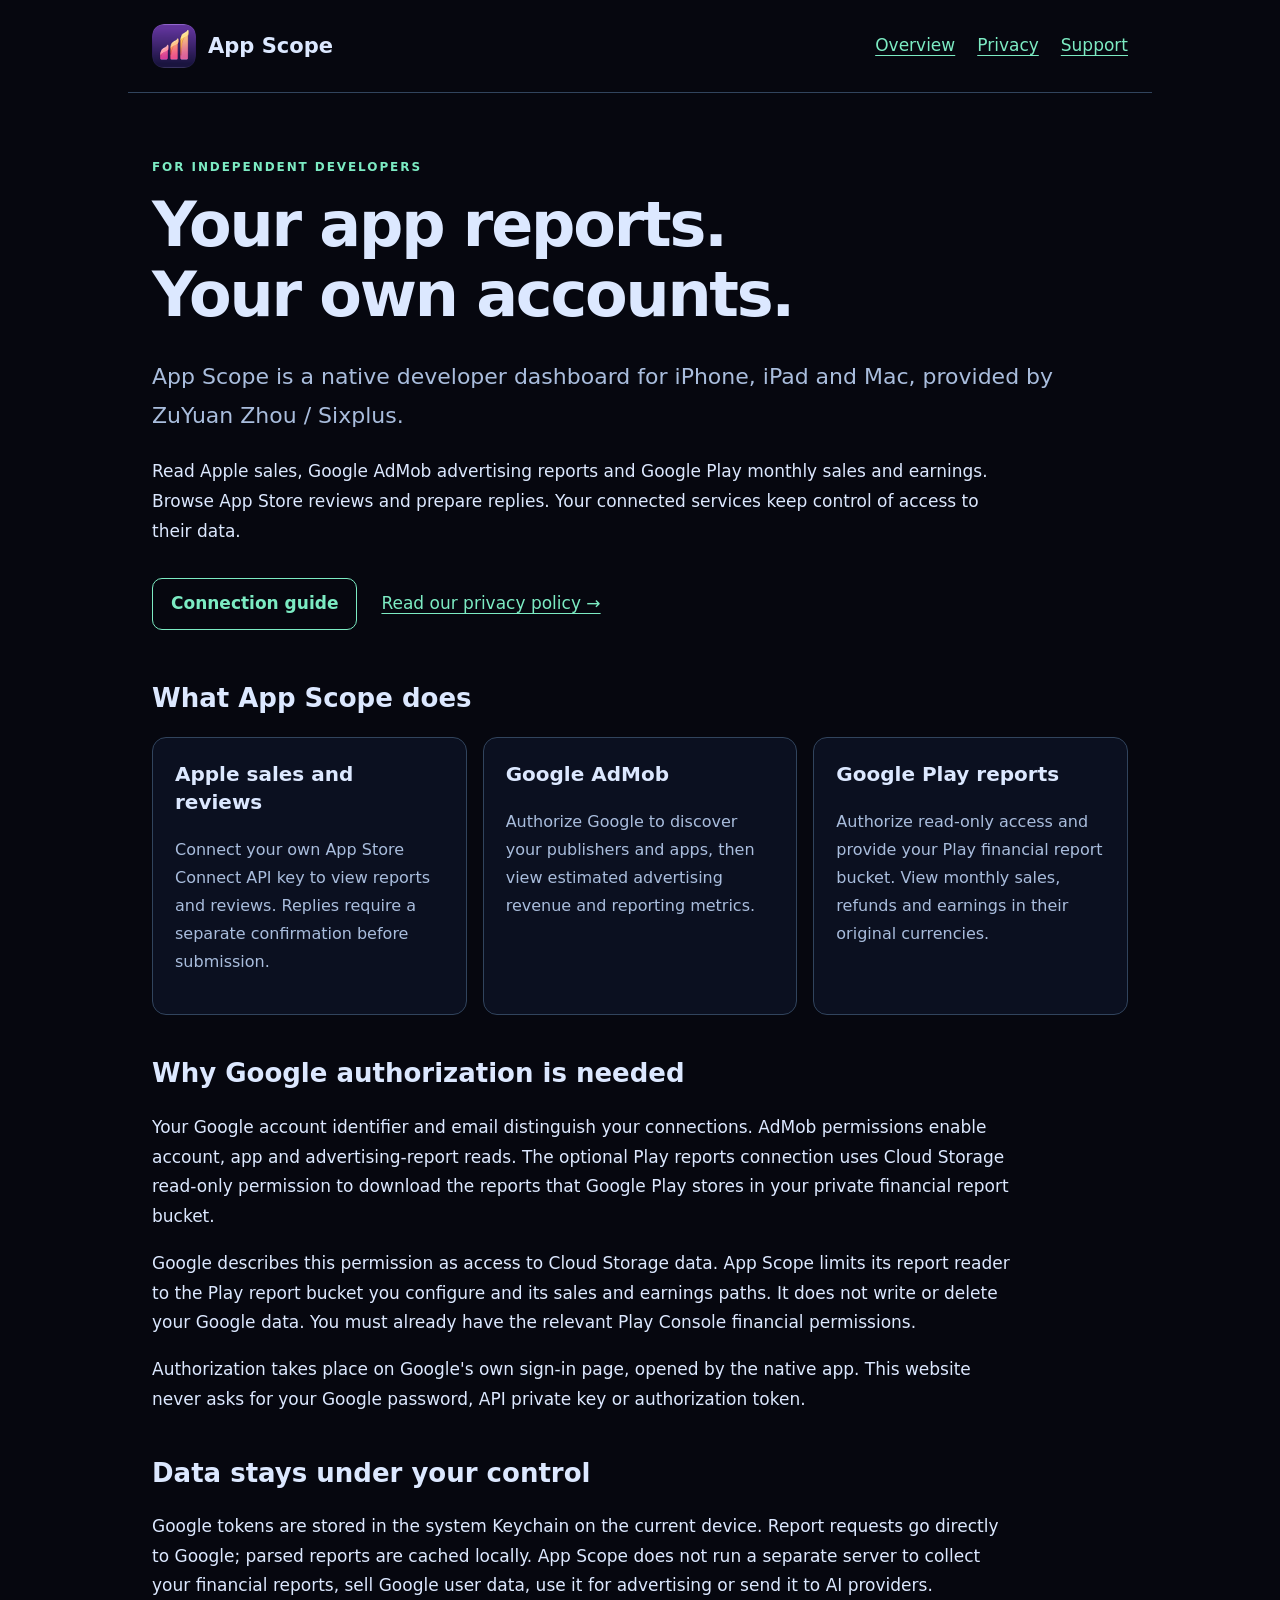
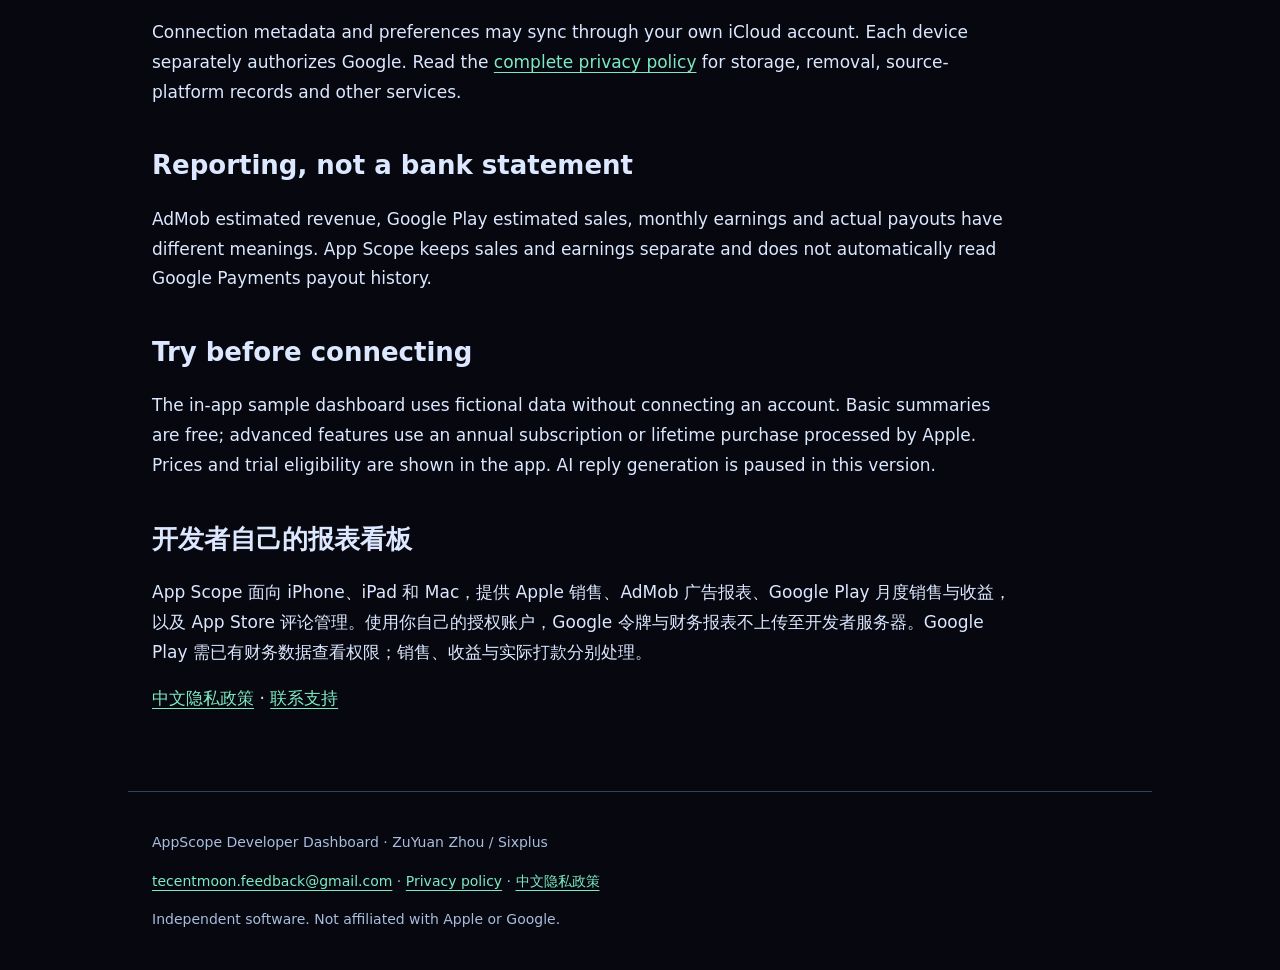
==== index.html @ 75b71435 "发布 App Scope 产品与 OAuth 隐私支持资料 独立静态站点说明 Apple、AdMob、Play 报表功能，披露只读权限、设备端数据、Limited Use 与撤回方式。包含中英文政策及" ====
<!doctype html>
<html lang="en"><head><meta charset="utf-8">
<meta name="viewport" content="width=device-width,initial-scale=1">
<title>Developer reports · App Scope</title>
<meta name="description" content="App Scope by ZuYuan Zhou / Sixplus: developer reports, Google permissions, privacy and support.">
<link rel="canonical" href="https://appscope.zhouzuyuan.cn/">
<link rel="icon" href="/icon.png">
<link rel="stylesheet" href="/style.css"></head>
<body><a class="skip" href="#main">Skip to content</a>
<header><a class="brand" href="/"><img src="/icon.png" alt="" width="44" height="44">App Scope</a>
<nav aria-label="Main navigation"><a href="/">Overview</a><a href="/privacy/">Privacy</a><a href="/support/">Support</a></nav></header>
<main id="main"><p class="eyebrow">FOR INDEPENDENT DEVELOPERS</p>
<h1>Your app reports.<br>Your own accounts.</h1>
<p class="lead">App Scope is a native developer dashboard for iPhone, iPad and Mac, provided by ZuYuan Zhou / Sixplus.</p>
<p>Read Apple sales, Google AdMob advertising reports and Google Play monthly sales and earnings. Browse App Store reviews and prepare replies. Your connected services keep control of access to their data.</p>
<div class="actions"><a class="button" href="/support/">Connection guide</a><a href="/privacy/">Read our privacy policy →</a></div>
<section><h2>What App Scope does</h2><div class="cards">
<article><h3>Apple sales and reviews</h3><p>Connect your own App Store Connect API key to view reports and reviews. Replies require a separate confirmation before submission.</p></article>
<article><h3>Google AdMob</h3><p>Authorize Google to discover your publishers and apps, then view estimated advertising revenue and reporting metrics.</p></article>
<article><h3>Google Play reports</h3><p>Authorize read-only access and provide your Play financial report bucket. View monthly sales, refunds and earnings in their original currencies.</p></article>
</div></section>
<section><h2>Why Google authorization is needed</h2><p>Your Google account identifier and email distinguish your connections. AdMob permissions enable account, app and advertising-report reads. The optional Play reports connection uses Cloud Storage read-only permission to download the reports that Google Play stores in your private financial report bucket.</p>
<p>Google describes this permission as access to Cloud Storage data. App Scope limits its report reader to the Play report bucket you configure and its sales and earnings paths. It does not write or delete your Google data. You must already have the relevant Play Console financial permissions.</p>
<p>Authorization takes place on Google's own sign-in page, opened by the native app. This website never asks for your Google password, API private key or authorization token.</p></section>
<section><h2>Data stays under your control</h2><p>Google tokens are stored in the system Keychain on the current device. Report requests go directly to Google; parsed reports are cached locally. App Scope does not run a separate server to collect your financial reports, sell Google user data, use it for advertising or send it to AI providers.</p>
<p>Connection metadata and preferences may sync through your own iCloud account. Each device separately authorizes Google. Read the <a href="/privacy/">complete privacy policy</a> for storage, removal, source-platform records and other services.</p></section>
<section><h2>Reporting, not a bank statement</h2><p>AdMob estimated revenue, Google Play estimated sales, monthly earnings and actual payouts have different meanings. App Scope keeps sales and earnings separate and does not automatically read Google Payments payout history.</p></section>
<section><h2>Try before connecting</h2><p>The in-app sample dashboard uses fictional data without connecting an account. Basic summaries are free; advanced features use an annual subscription or lifetime purchase processed by Apple. Prices and trial eligibility are shown in the app. AI reply generation is paused in this version.</p></section>
<section lang="zh-Hans"><h2>开发者自己的报表看板</h2><p>App Scope 面向 iPhone、iPad 和 Mac，提供 Apple 销售、AdMob 广告报表、Google Play 月度销售与收益，以及 App Store 评论管理。使用你自己的授权账户，Google 令牌与财务报表不上传至开发者服务器。Google Play 需已有财务数据查看权限；销售、收益与实际打款分别处理。</p><p><a href="/privacy/zh-Hans/">中文隐私政策</a> · <a href="mailto:tecentmoon.feedback@gmail.com">联系支持</a></p></section></main>
<footer><p>AppScope Developer Dashboard · ZuYuan Zhou / Sixplus</p>
<p><a href="mailto:tecentmoon.feedback@gmail.com">tecentmoon.feedback@gmail.com</a> · <a href="/privacy/">Privacy policy</a> · <a href="/privacy/zh-Hans/" lang="zh-Hans">中文隐私政策</a></p>
<p>Independent software. Not affiliated with Apple or Google.</p></footer></body></html>
---- style.css ----
:root{color-scheme:dark;--bg:#06070f;--panel:#0b1020;--text:#dce8ff;--muted:#a9bddd;--accent:#7cebc3;--border:#31445d}
*{box-sizing:border-box}body{margin:0;background:var(--bg);color:var(--text);font:17px/1.75 system-ui,-apple-system,BlinkMacSystemFont,"Segoe UI",sans-serif}header,main,footer{max-width:1024px;margin:auto;padding:24px}header{display:flex;justify-content:space-between;align-items:center;gap:22px;border-bottom:1px solid var(--border)}.brand{display:flex;align-items:center;gap:12px;font-weight:700;font-size:21px;text-decoration:none;color:var(--text)}.brand img{border-radius:12px}nav{display:flex;gap:22px}a{color:var(--accent);text-underline-offset:4px}a:hover{text-decoration-thickness:2px}a:focus-visible{outline:3px solid #64d2ff;outline-offset:5px}main{padding-top:52px;padding-bottom:60px}h1{font-size:clamp(34px,6vw,62px);line-height:1.13;letter-spacing:-.035em;margin:0 0 28px}h2{font-size:26px;line-height:1.3;margin-top:42px}h3{font-size:20px;line-height:1.4}p{max-width:80ch}p,li{overflow-wrap:anywhere}.lead{font-size:22px;color:var(--muted)}.eyebrow{font-size:12px;letter-spacing:.16em;color:var(--accent);font-weight:700}.actions{display:flex;gap:24px;align-items:center;flex-wrap:wrap;margin:32px 0 52px}.button{display:inline-block;border:1px solid var(--accent);border-radius:10px;padding:10px 18px;text-decoration:none;font-weight:650}.cards{display:grid;grid-template-columns:repeat(3,1fr);gap:16px}.cards article{background:var(--panel);border:1px solid var(--border);padding:22px;border-radius:14px}.cards h3{margin-top:0}.cards p{font-size:16px;color:var(--muted)}code{font-size:.88em;overflow-wrap:anywhere}footer{border-top:1px solid var(--border);color:var(--muted);font-size:14px}.skip{position:absolute;top:-100px;left:16px;background:var(--panel);padding:12px}.skip:focus{top:8px}li{margin-bottom:12px}@media(max-width:650px){header{align-items:flex-start;flex-direction:column}header,main,footer{padding-left:20px;padding-right:20px}nav{gap:24px}.cards{grid-template-columns:1fr}main{padding-top:36px}h2{font-size:24px}.lead{font-size:20px}}
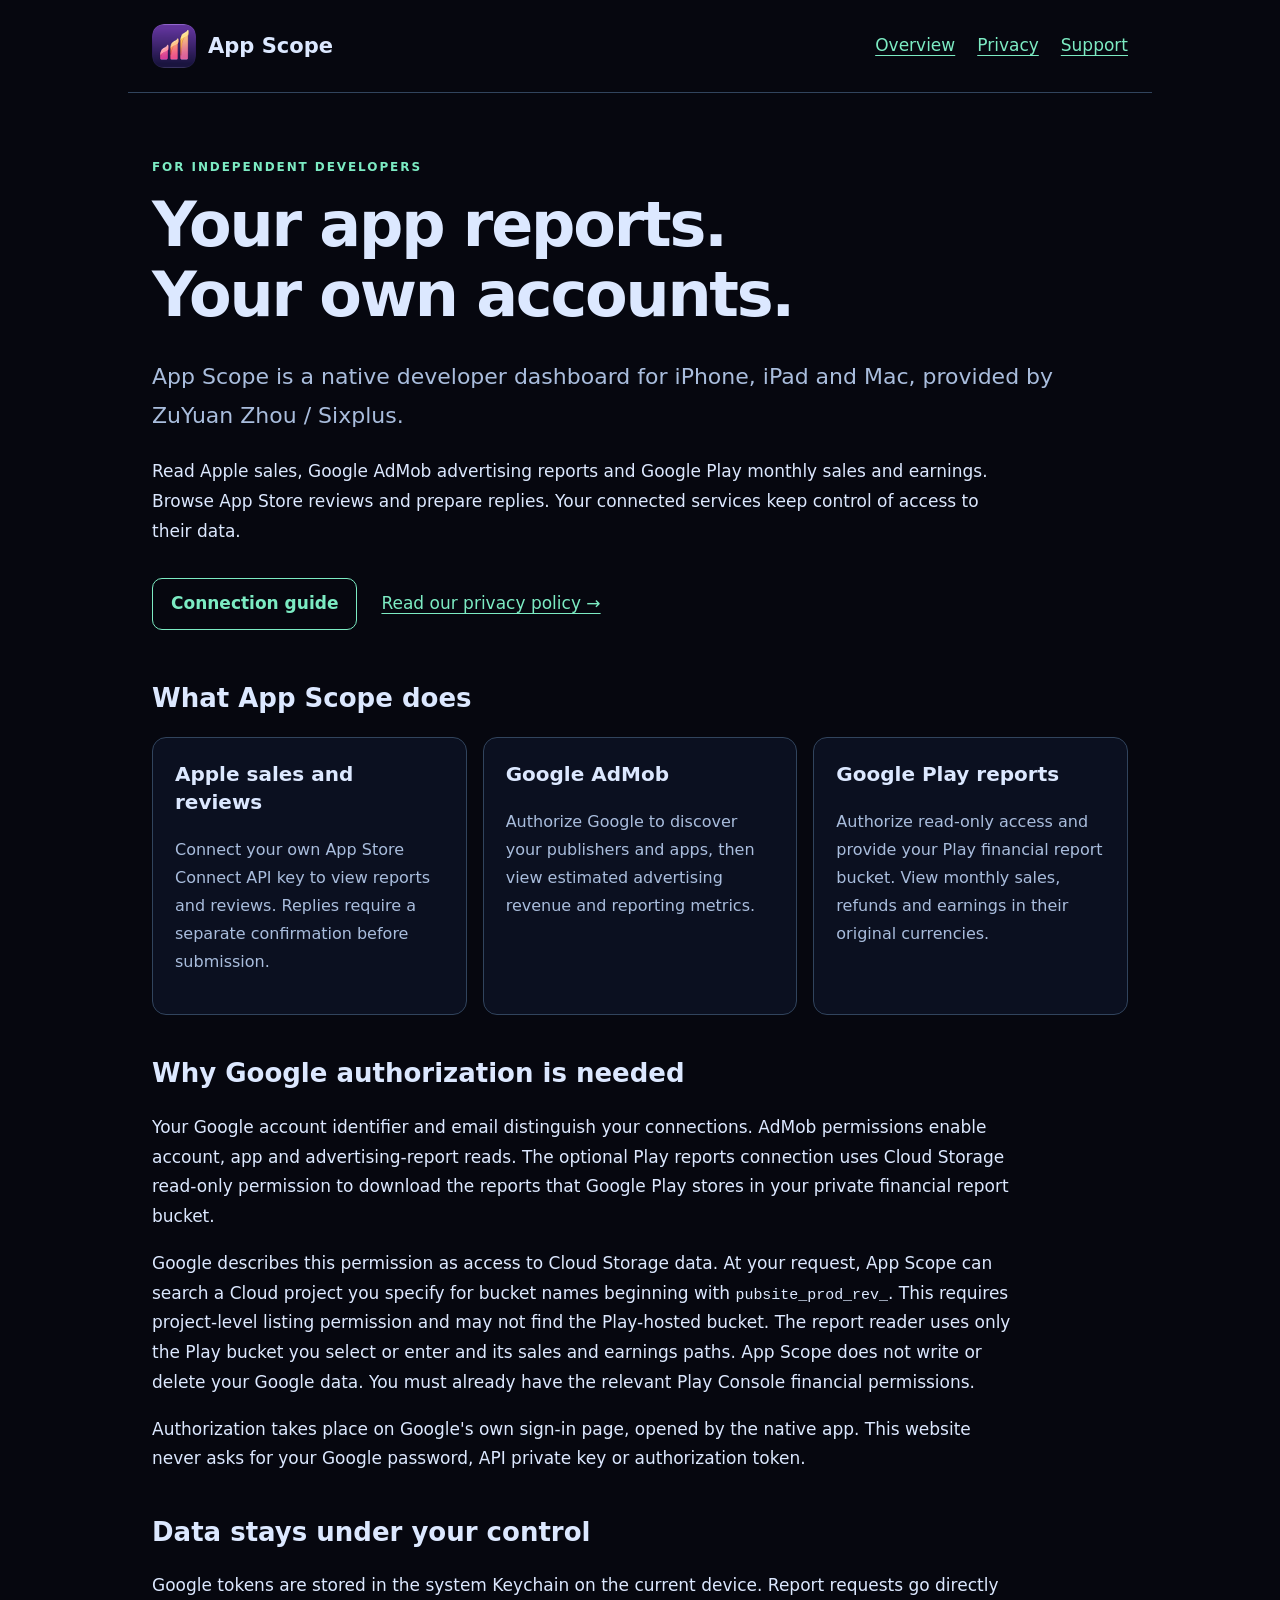
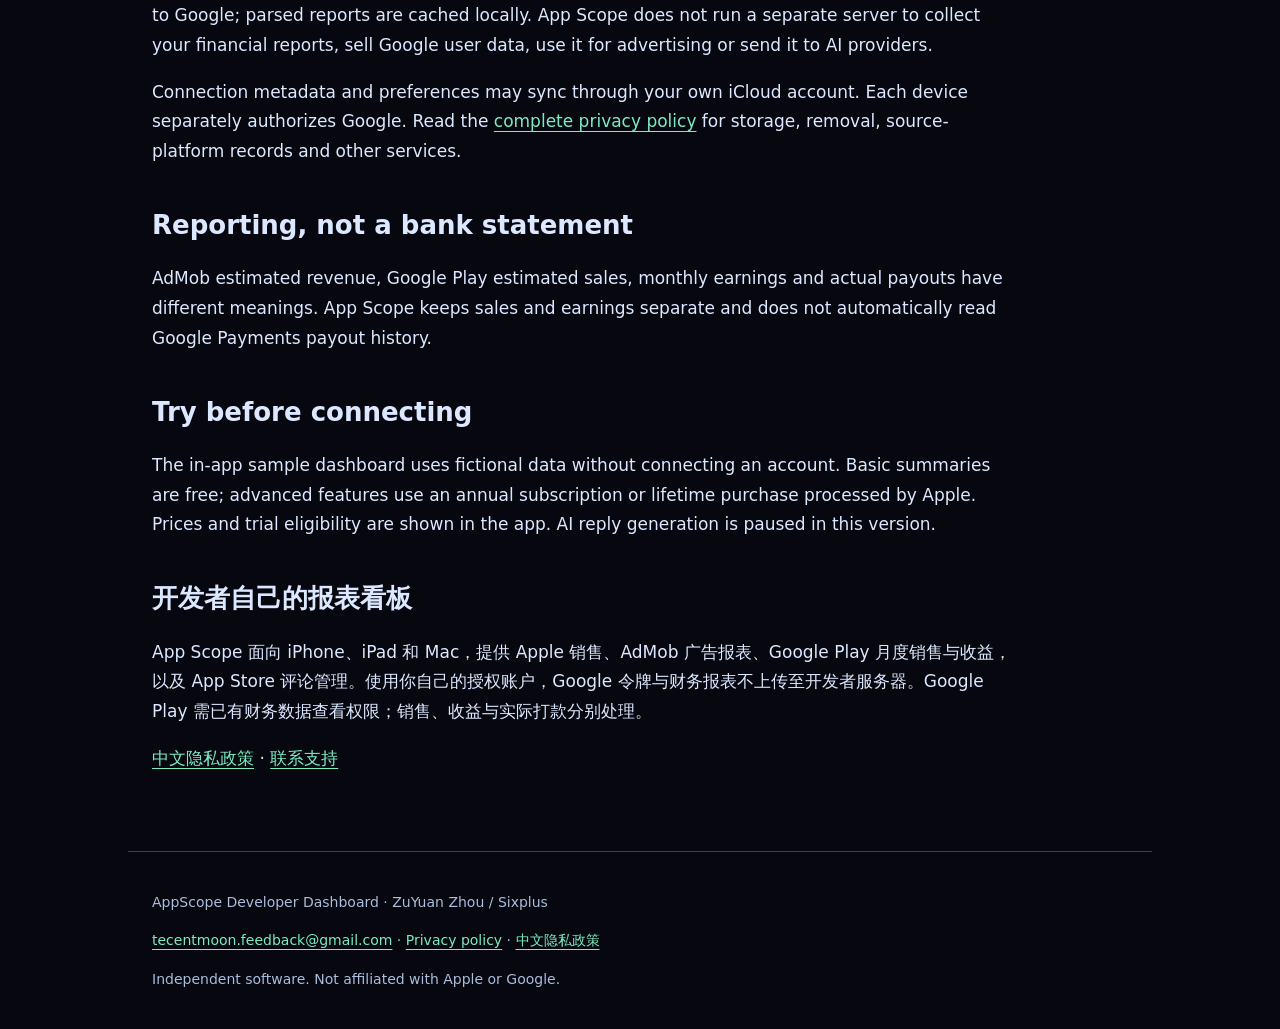
==== commit f1f251a2: "说明指定项目内的报表桶查找与权限边界 更新产品、双语隐私与支持页面，说明按用户指定项目筛选桶名称、需要列举权限及手动回退。未改变域名和图标。" ====
--- a/index.html
+++ b/index.html
@@ -20,7 +20,7 @@
 <article><h3>Google Play reports</h3><p>Authorize read-only access and provide your Play financial report bucket. View monthly sales, refunds and earnings in their original currencies.</p></article>
 </div></section>
 <section><h2>Why Google authorization is needed</h2><p>Your Google account identifier and email distinguish your connections. AdMob permissions enable account, app and advertising-report reads. The optional Play reports connection uses Cloud Storage read-only permission to download the reports that Google Play stores in your private financial report bucket.</p>
-<p>Google describes this permission as access to Cloud Storage data. App Scope limits its report reader to the Play report bucket you configure and its sales and earnings paths. It does not write or delete your Google data. You must already have the relevant Play Console financial permissions.</p>
+<p>Google describes this permission as access to Cloud Storage data. At your request, App Scope can search a Cloud project you specify for bucket names beginning with <code>pubsite_prod_rev_</code>. This requires project-level listing permission and may not find the Play-hosted bucket. The report reader uses only the Play bucket you select or enter and its sales and earnings paths. App Scope does not write or delete your Google data. You must already have the relevant Play Console financial permissions.</p>
 <p>Authorization takes place on Google's own sign-in page, opened by the native app. This website never asks for your Google password, API private key or authorization token.</p></section>
 <section><h2>Data stays under your control</h2><p>Google tokens are stored in the system Keychain on the current device. Report requests go directly to Google; parsed reports are cached locally. App Scope does not run a separate server to collect your financial reports, sell Google user data, use it for advertising or send it to AI providers.</p>
 <p>Connection metadata and preferences may sync through your own iCloud account. Each device separately authorizes Google. Read the <a href="/privacy/">complete privacy policy</a> for storage, removal, source-platform records and other services.</p></section>
